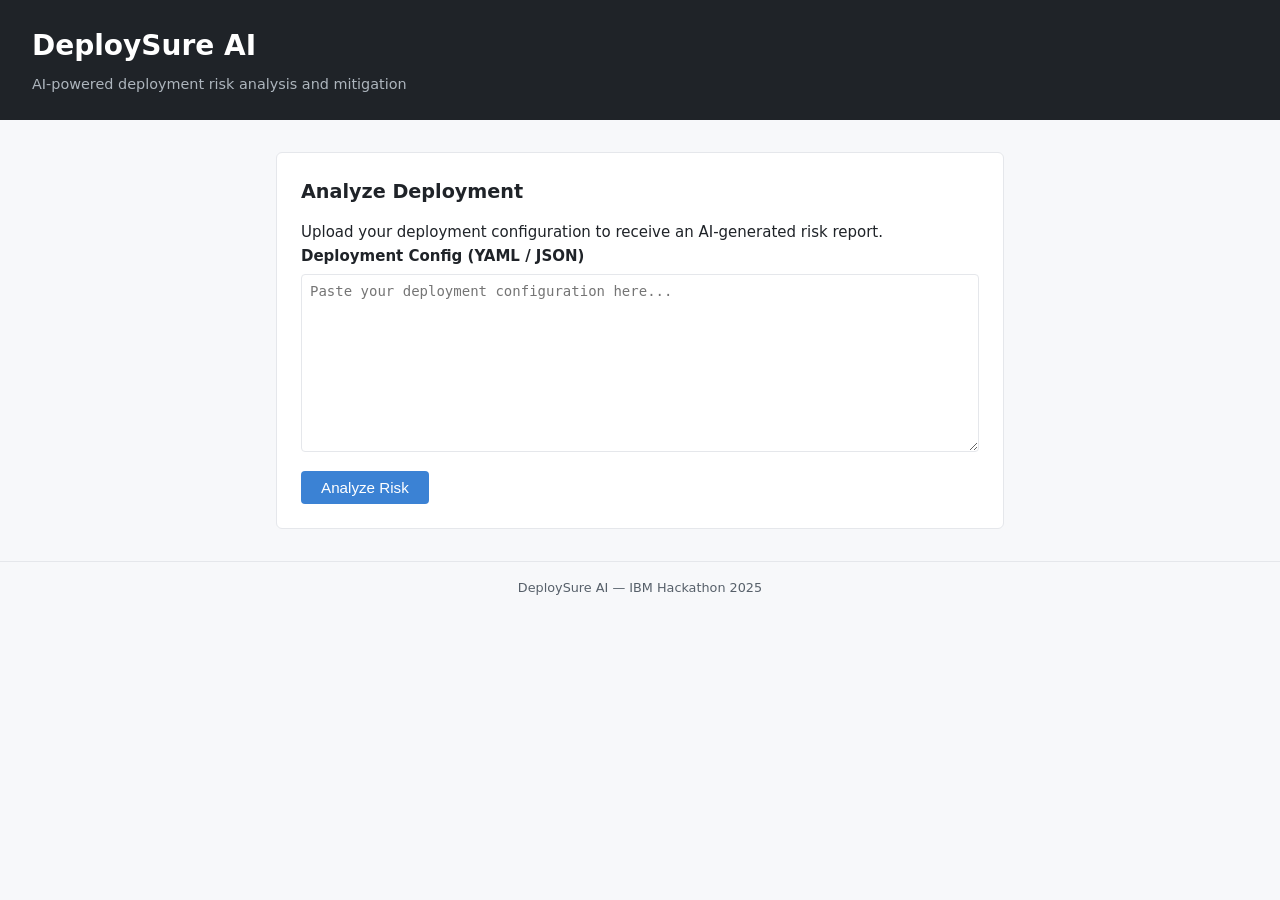
==== frontend/index.html @ 19313fa2 "Create DeploySure structure using IBM Bob" ====
<!DOCTYPE html>
<html lang="en">
<head>
  <meta charset="UTF-8" />
  <meta name="viewport" content="width=device-width, initial-scale=1.0" />
  <title>DeploySure AI</title>
  <link rel="stylesheet" href="styles.css" />
</head>
<body>
  <header>
    <h1>DeploySure AI</h1>
    <p class="tagline">AI-powered deployment risk analysis and mitigation</p>
  </header>

  <main>
    <section id="upload-section">
      <h2>Analyze Deployment</h2>
      <p>Upload your deployment configuration to receive an AI-generated risk report.</p>
      <form id="analyze-form">
        <label for="config-input">Deployment Config (YAML / JSON)</label>
        <textarea id="config-input" name="config" rows="10" placeholder="Paste your deployment configuration here..."></textarea>
        <button type="submit" id="analyze-btn">Analyze Risk</button>
      </form>
    </section>

    <section id="results-section" hidden>
      <h2>Risk Report</h2>
      <div id="report-output"></div>
    </section>
  </main>

  <footer>
    <p>DeploySure AI &mdash; IBM Hackathon 2025</p>
  </footer>

  <script src="app.js"></script>
</body>
</html>
---- frontend/styles.css ----
/* DeploySure AI – base styles */

*, *::before, *::after {
  box-sizing: border-box;
  margin: 0;
  padding: 0;
}

body {
  font-family: -apple-system, "Segoe UI", system-ui, sans-serif;
  font-size: 15px;
  line-height: 1.6;
  color: #1f2328;
  background: #f7f8fa;
}

header {
  background: #1f2328;
  color: #ffffff;
  padding: 1.5rem 2rem;
}

header h1 {
  font-size: 1.75rem;
  font-weight: 700;
}

header .tagline {
  font-size: 0.9rem;
  color: #adb5bd;
  margin-top: 0.25rem;
}

main {
  max-width: 760px;
  margin: 2rem auto;
  padding: 0 1rem;
}

section {
  background: #ffffff;
  border: 1px solid #e5e7eb;
  border-radius: 6px;
  padding: 1.5rem;
  margin-bottom: 1.5rem;
}

section h2 {
  font-size: 1.2rem;
  margin-bottom: 0.75rem;
  color: #1f2328;
}

label {
  display: block;
  font-weight: 600;
  margin-bottom: 0.4rem;
}

textarea {
  width: 100%;
  font-family: monospace;
  font-size: 0.875rem;
  border: 1px solid #e5e7eb;
  border-radius: 4px;
  padding: 0.5rem;
  resize: vertical;
}

button#analyze-btn {
  margin-top: 0.75rem;
  padding: 0.5rem 1.25rem;
  background: #3b82d4;
  color: #ffffff;
  border: none;
  border-radius: 4px;
  cursor: pointer;
  font-size: 0.95rem;
}

button#analyze-btn:hover {
  background: #2563aa;
}

footer {
  text-align: center;
  font-size: 0.8rem;
  color: #57606a;
  padding: 1rem;
  border-top: 1px solid #e5e7eb;
}
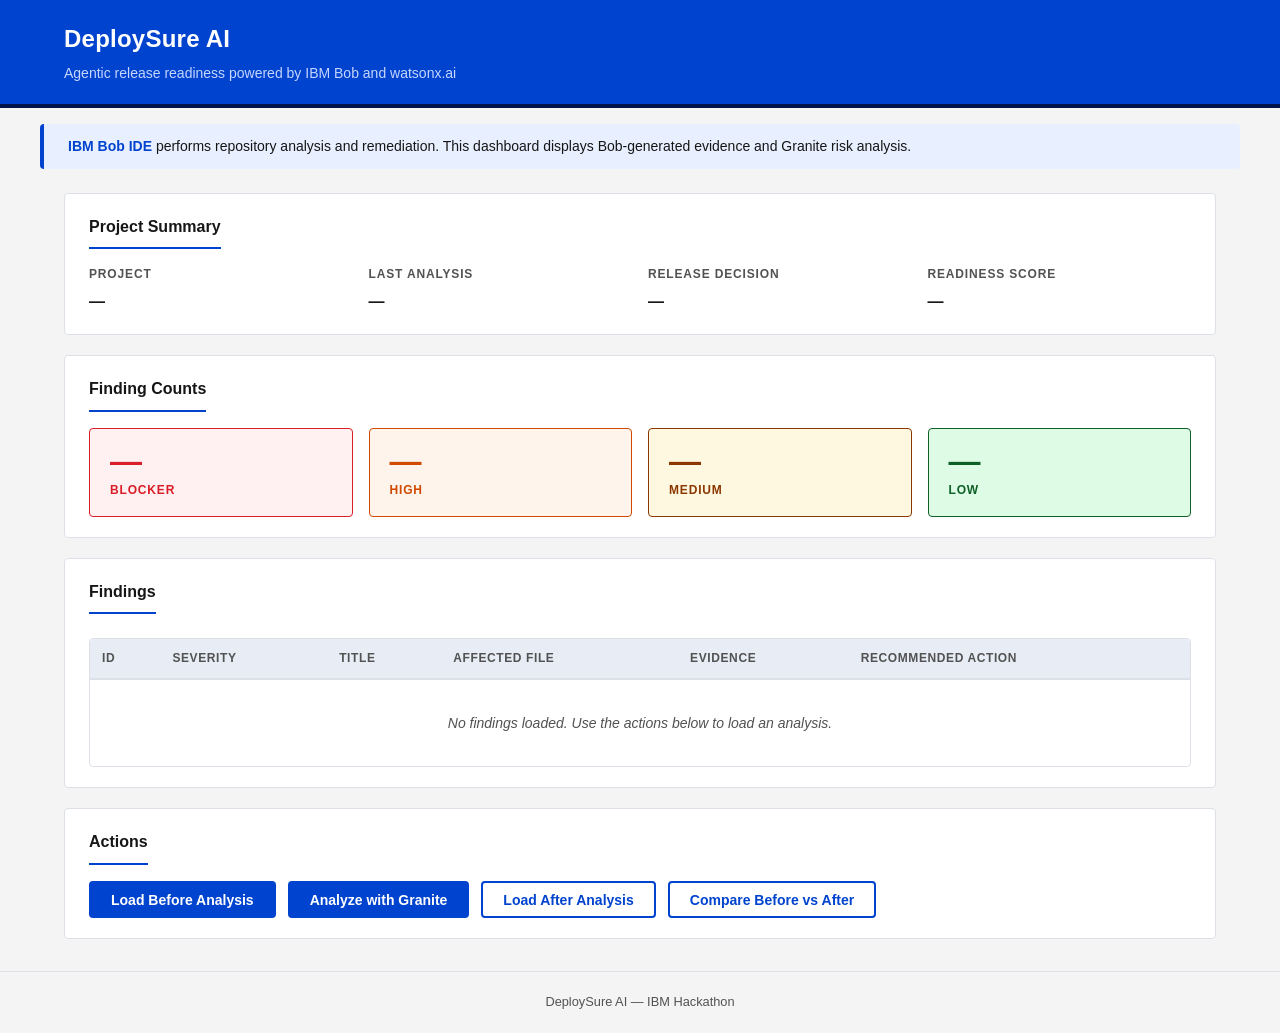
==== commit 372a2518: "Complete remediation and final validation" ====
--- a/frontend/index.html
+++ b/frontend/index.html
@@ -7,30 +7,173 @@
   <link rel="stylesheet" href="styles.css" />
 </head>
 <body>
+
+  <!-- ── Header ─────────────────────────────────────────────────────────── -->
   <header>
-    <h1>DeploySure AI</h1>
-    <p class="tagline">AI-powered deployment risk analysis and mitigation</p>
+    <div class="header-inner">
+      <h1>DeploySure AI</h1>
+      <p class="tagline">Agentic release readiness powered by IBM Bob and watsonx.ai</p>
+    </div>
   </header>
 
+  <!-- ── Product-boundary notice ─────────────────────────────────────────── -->
+  <div class="notice" role="note" aria-label="Product boundary notice">
+    <strong>IBM Bob IDE</strong> performs repository analysis and remediation.
+    This dashboard displays Bob-generated evidence and Granite risk analysis.
+  </div>
+
   <main>
-    <section id="upload-section">
-      <h2>Analyze Deployment</h2>
-      <p>Upload your deployment configuration to receive an AI-generated risk report.</p>
-      <form id="analyze-form">
-        <label for="config-input">Deployment Config (YAML / JSON)</label>
-        <textarea id="config-input" name="config" rows="10" placeholder="Paste your deployment configuration here..."></textarea>
-        <button type="submit" id="analyze-btn">Analyze Risk</button>
-      </form>
+
+    <!-- ── Project summary ───────────────────────────────────────────────── -->
+    <section id="summary-section" aria-labelledby="summary-heading">
+      <h2 id="summary-heading">Project Summary</h2>
+      <div class="summary-grid">
+        <div class="summary-item">
+          <span class="summary-label">Project</span>
+          <span class="summary-value" id="summary-project">—</span>
+        </div>
+        <div class="summary-item">
+          <span class="summary-label">Last Analysis</span>
+          <span class="summary-value" id="summary-time">—</span>
+        </div>
+        <div class="summary-item">
+          <span class="summary-label">Release Decision</span>
+          <span class="summary-value" id="summary-decision">—</span>
+        </div>
+        <div class="summary-item">
+          <span class="summary-label">Readiness Score</span>
+          <span class="summary-value" id="summary-score">—</span>
+        </div>
+      </div>
     </section>
 
-    <section id="results-section" hidden>
-      <h2>Risk Report</h2>
-      <div id="report-output"></div>
+    <!-- ── Finding cards ─────────────────────────────────────────────────── -->
+    <section id="counts-section" aria-labelledby="counts-heading">
+      <h2 id="counts-heading">Finding Counts</h2>
+      <div class="cards-grid">
+        <div class="card card--blocker">
+          <span class="card-count" id="count-blocker">—</span>
+          <span class="card-label">Blocker</span>
+        </div>
+        <div class="card card--high">
+          <span class="card-count" id="count-high">—</span>
+          <span class="card-label">High</span>
+        </div>
+        <div class="card card--medium">
+          <span class="card-count" id="count-medium">—</span>
+          <span class="card-label">Medium</span>
+        </div>
+        <div class="card card--low">
+          <span class="card-count" id="count-low">—</span>
+          <span class="card-label">Low</span>
+        </div>
+      </div>
     </section>
+
+    <!-- ── Findings table ────────────────────────────────────────────────── -->
+    <section id="findings-section" aria-labelledby="findings-heading">
+      <h2 id="findings-heading">Findings</h2>
+      <div id="findings-status" class="status-msg" hidden></div>
+      <div class="table-wrapper" role="region" aria-label="Findings table" tabindex="0">
+        <table id="findings-table" aria-labelledby="findings-heading">
+          <thead>
+            <tr>
+              <th scope="col">ID</th>
+              <th scope="col">Severity</th>
+              <th scope="col">Title</th>
+              <th scope="col">Affected File</th>
+              <th scope="col">Evidence</th>
+              <th scope="col">Recommended Action</th>
+            </tr>
+          </thead>
+          <tbody id="findings-tbody">
+            <tr id="findings-empty-row">
+              <td colspan="6" class="empty-state">No findings loaded. Use the actions below to load an analysis.</td>
+            </tr>
+          </tbody>
+        </table>
+      </div>
+    </section>
+
+    <!-- ── Actions ───────────────────────────────────────────────────────── -->
+    <section id="actions-section" aria-labelledby="actions-heading">
+      <h2 id="actions-heading">Actions</h2>
+      <div id="loading-indicator" class="loading" hidden aria-live="polite" aria-label="Loading">
+        <span class="spinner" aria-hidden="true"></span> Loading…
+      </div>
+      <div class="actions-row">
+        <button id="btn-load-before" class="btn btn--primary">Load Before Analysis</button>
+        <button id="btn-analyze" class="btn btn--primary">Analyze with Granite</button>
+        <button id="btn-load-after" class="btn btn--secondary">Load After Analysis</button>
+        <button id="btn-compare" class="btn btn--secondary">Compare Before vs After</button>
+      </div>
+      <div id="action-error" class="error-msg" hidden role="alert"></div>
+    </section>
+
+    <!-- ── Granite section ───────────────────────────────────────────────── -->
+    <section id="granite-section" aria-labelledby="granite-heading" hidden>
+      <h2 id="granite-heading">Granite Analysis</h2>
+      <div class="granite-grid">
+        <div class="granite-item">
+          <span class="granite-label">Executive Summary</span>
+          <p id="granite-summary" class="granite-value">—</p>
+        </div>
+        <div class="granite-item">
+          <span class="granite-label">Release Decision</span>
+          <span id="granite-decision" class="granite-value">—</span>
+        </div>
+        <div class="granite-item granite-item--full">
+          <span class="granite-label">Prioritized Findings</span>
+          <p id="granite-findings" class="granite-value granite-pre">—</p>
+        </div>
+        <div class="granite-item">
+          <span class="granite-label">Remediation Order</span>
+          <p id="granite-remediation" class="granite-value granite-pre">—</p>
+        </div>
+        <div class="granite-item">
+          <span class="granite-label">Confidence</span>
+          <span id="granite-confidence" class="granite-value">—</span>
+        </div>
+      </div>
+      <details class="raw-toggle">
+        <summary>Raw Granite response</summary>
+        <pre id="granite-raw"></pre>
+      </details>
+    </section>
+
+    <!-- ── Comparison section ────────────────────────────────────────────── -->
+    <section id="comparison-section" aria-labelledby="comparison-heading" hidden>
+      <h2 id="comparison-heading">Before vs After Comparison</h2>
+      <div class="comparison-grid">
+        <div class="comparison-col">
+          <h3>Before</h3>
+          <div class="comparison-stat"><span class="comparison-label">Readiness Score</span><span id="cmp-before-score" class="comparison-value">—</span></div>
+          <div class="comparison-stat"><span class="comparison-label">Decision</span><span id="cmp-before-decision" class="comparison-value">—</span></div>
+          <div class="comparison-stat"><span class="comparison-label">Blockers</span><span id="cmp-before-blocker" class="comparison-value">—</span></div>
+          <div class="comparison-stat"><span class="comparison-label">High</span><span id="cmp-before-high" class="comparison-value">—</span></div>
+          <div class="comparison-stat"><span class="comparison-label">Medium</span><span id="cmp-before-medium" class="comparison-value">—</span></div>
+          <div class="comparison-stat"><span class="comparison-label">Low</span><span id="cmp-before-low" class="comparison-value">—</span></div>
+          <div class="comparison-stat"><span class="comparison-label">High-risk Findings</span><span id="cmp-before-hrf" class="comparison-value">—</span></div>
+          <div class="comparison-stat"><span class="comparison-label">Test Coverage</span><span id="cmp-before-coverage" class="comparison-value">—</span></div>
+        </div>
+        <div class="comparison-col">
+          <h3>After</h3>
+          <div class="comparison-stat"><span class="comparison-label">Readiness Score</span><span id="cmp-after-score" class="comparison-value">—</span></div>
+          <div class="comparison-stat"><span class="comparison-label">Decision</span><span id="cmp-after-decision" class="comparison-value">—</span></div>
+          <div class="comparison-stat"><span class="comparison-label">Blockers</span><span id="cmp-after-blocker" class="comparison-value">—</span></div>
+          <div class="comparison-stat"><span class="comparison-label">High</span><span id="cmp-after-high" class="comparison-value">—</span></div>
+          <div class="comparison-stat"><span class="comparison-label">Medium</span><span id="cmp-after-medium" class="comparison-value">—</span></div>
+          <div class="comparison-stat"><span class="comparison-label">Low</span><span id="cmp-after-low" class="comparison-value">—</span></div>
+          <div class="comparison-stat"><span class="comparison-label">High-risk Findings</span><span id="cmp-after-hrf" class="comparison-value">—</span></div>
+          <div class="comparison-stat"><span class="comparison-label">Test Coverage</span><span id="cmp-after-coverage" class="comparison-value">—</span></div>
+        </div>
+      </div>
+    </section>
+
   </main>
 
   <footer>
-    <p>DeploySure AI &mdash; IBM Hackathon 2025</p>
+    <p>DeploySure AI &mdash; IBM Hackathon</p>
   </footer>
 
   <script src="app.js"></script>
--- a/frontend/styles.css
+++ b/frontend/styles.css
@@ -1,91 +1,527 @@
-/* DeploySure AI – base styles */
-
+/* DeploySure AI – dashboard styles
+   IBM-inspired: Arial, IBM Blue (#0043ce), black text, white/light-gray bg.
+   ------------------------------------------------------------------ */
+
+/* ── Reset & base ─────────────────────────────────────────────────── */
 *, *::before, *::after {
   box-sizing: border-box;
   margin: 0;
   padding: 0;
 }
 
+:root {
+  --ibm-blue:       #0043ce;
+  --ibm-blue-hover: #0035a8;
+  --ibm-blue-light: #e8f0ff;
+  --bg:             #f4f4f4;
+  --surface:        #ffffff;
+  --border:         #dde1e7;
+  --text:           #161616;
+  --text-muted:     #525252;
+  --sev-blocker:    #da1e28;
+  --sev-blocker-bg: #fff1f1;
+  --sev-high:       #d04a02;
+  --sev-high-bg:    #fff4ec;
+  --sev-medium:     #8a3800;
+  --sev-medium-bg:  #fff8e1;
+  --sev-low:        #0e6027;
+  --sev-low-bg:     #defbe6;
+  --radius:         4px;
+}
+
 body {
-  font-family: -apple-system, "Segoe UI", system-ui, sans-serif;
-  font-size: 15px;
+  font-family: Arial, "Helvetica Neue", Helvetica, sans-serif;
+  font-size: 14px;
   line-height: 1.6;
-  color: #1f2328;
-  background: #f7f8fa;
-}
-
+  color: var(--text);
+  background: var(--bg);
+}
+
+/* ── Header ───────────────────────────────────────────────────────── */
 header {
-  background: #1f2328;
+  background: var(--ibm-blue);
   color: #ffffff;
-  padding: 1.5rem 2rem;
+  padding: 0;
+  border-bottom: 4px solid #00144a;
+}
+
+.header-inner {
+  max-width: 1200px;
+  margin: 0 auto;
+  padding: 1.25rem 1.5rem;
 }
 
 header h1 {
-  font-size: 1.75rem;
-  font-weight: 700;
+  font-size: 1.5rem;
+  font-weight: 700;
+  letter-spacing: 0.01em;
+  color: #ffffff;
 }
 
 header .tagline {
-  font-size: 0.9rem;
-  color: #adb5bd;
-  margin-top: 0.25rem;
-}
-
+  font-size: 0.875rem;
+  color: #c6d6ff;
+  margin-top: 0.2rem;
+}
+
+/* ── Product-boundary notice ──────────────────────────────────────── */
+.notice {
+  max-width: 1200px;
+  margin: 1rem auto 0;
+  padding: 0.7rem 1.5rem;
+  background: var(--ibm-blue-light);
+  border-left: 4px solid var(--ibm-blue);
+  border-radius: var(--radius);
+  color: var(--text);
+  font-size: 0.875rem;
+}
+
+.notice strong {
+  color: var(--ibm-blue);
+}
+
+/* ── Main layout ─────────────────────────────────────────────────── */
 main {
-  max-width: 760px;
-  margin: 2rem auto;
-  padding: 0 1rem;
+  max-width: 1200px;
+  margin: 1.5rem auto 2rem;
+  padding: 0 1.5rem;
+  display: flex;
+  flex-direction: column;
+  gap: 1.25rem;
 }
 
 section {
-  background: #ffffff;
-  border: 1px solid #e5e7eb;
-  border-radius: 6px;
-  padding: 1.5rem;
-  margin-bottom: 1.5rem;
+  background: var(--surface);
+  border: 1px solid var(--border);
+  border-radius: var(--radius);
+  padding: 1.25rem 1.5rem;
 }
 
 section h2 {
-  font-size: 1.2rem;
+  font-size: 1rem;
+  font-weight: 700;
+  color: var(--text);
+  margin-bottom: 1rem;
+  padding-bottom: 0.5rem;
+  border-bottom: 2px solid var(--ibm-blue);
+  display: inline-block;
+}
+
+/* ── Project summary ─────────────────────────────────────────────── */
+.summary-grid {
+  display: grid;
+  grid-template-columns: repeat(auto-fit, minmax(180px, 1fr));
+  gap: 1rem;
+}
+
+.summary-item {
+  display: flex;
+  flex-direction: column;
+  gap: 0.25rem;
+}
+
+.summary-label {
+  font-size: 0.75rem;
+  font-weight: 700;
+  text-transform: uppercase;
+  letter-spacing: 0.07em;
+  color: var(--text-muted);
+}
+
+.summary-value {
+  font-size: 1rem;
+  font-weight: 600;
+  color: var(--text);
+}
+
+/* ── Finding cards ───────────────────────────────────────────────── */
+.cards-grid {
+  display: grid;
+  grid-template-columns: repeat(4, 1fr);
+  gap: 1rem;
+}
+
+@media (max-width: 640px) {
+  .cards-grid {
+    grid-template-columns: repeat(2, 1fr);
+  }
+}
+
+.card {
+  border-radius: var(--radius);
+  border: 1px solid var(--border);
+  padding: 1rem 1.25rem;
+  display: flex;
+  flex-direction: column;
+  align-items: flex-start;
+  gap: 0.25rem;
+}
+
+.card-count {
+  font-size: 2rem;
+  font-weight: 700;
+  line-height: 1;
+}
+
+.card-label {
+  font-size: 0.75rem;
+  font-weight: 700;
+  text-transform: uppercase;
+  letter-spacing: 0.07em;
+}
+
+.card--blocker {
+  background: var(--sev-blocker-bg);
+  border-color: var(--sev-blocker);
+}
+.card--blocker .card-count,
+.card--blocker .card-label { color: var(--sev-blocker); }
+
+.card--high {
+  background: var(--sev-high-bg);
+  border-color: var(--sev-high);
+}
+.card--high .card-count,
+.card--high .card-label { color: var(--sev-high); }
+
+.card--medium {
+  background: var(--sev-medium-bg);
+  border-color: var(--sev-medium);
+}
+.card--medium .card-count,
+.card--medium .card-label { color: var(--sev-medium); }
+
+.card--low {
+  background: var(--sev-low-bg);
+  border-color: var(--sev-low);
+}
+.card--low .card-count,
+.card--low .card-label { color: var(--sev-low); }
+
+/* ── Findings table ──────────────────────────────────────────────── */
+.table-wrapper {
+  overflow-x: auto;
+  margin-top: 0.5rem;
+  border: 1px solid var(--border);
+  border-radius: var(--radius);
+}
+
+table {
+  width: 100%;
+  border-collapse: collapse;
+  font-size: 0.875rem;
+}
+
+thead {
+  background: #e8edf5;
+}
+
+th {
+  text-align: left;
+  padding: 0.6rem 0.75rem;
+  font-weight: 700;
+  font-size: 0.75rem;
+  text-transform: uppercase;
+  letter-spacing: 0.05em;
+  color: var(--text-muted);
+  border-bottom: 2px solid var(--border);
+  white-space: nowrap;
+}
+
+td {
+  padding: 0.6rem 0.75rem;
+  vertical-align: top;
+  border-bottom: 1px solid var(--border);
+  color: var(--text);
+}
+
+tbody tr:last-child td {
+  border-bottom: none;
+}
+
+tbody tr:hover {
+  background: #f0f4ff;
+}
+
+/* ── Severity badges ─────────────────────────────────────────────── */
+.badge {
+  display: inline-block;
+  padding: 0.15em 0.55em;
+  border-radius: 3px;
+  font-size: 0.7rem;
+  font-weight: 700;
+  text-transform: uppercase;
+  letter-spacing: 0.06em;
+  white-space: nowrap;
+}
+
+.badge--blocker {
+  background: var(--sev-blocker-bg);
+  color: var(--sev-blocker);
+  border: 1px solid var(--sev-blocker);
+}
+.badge--high {
+  background: var(--sev-high-bg);
+  color: var(--sev-high);
+  border: 1px solid var(--sev-high);
+}
+.badge--medium {
+  background: var(--sev-medium-bg);
+  color: var(--sev-medium);
+  border: 1px solid var(--sev-medium);
+}
+.badge--low {
+  background: var(--sev-low-bg);
+  color: var(--sev-low);
+  border: 1px solid var(--sev-low);
+}
+.badge--unknown {
+  background: #f4f4f4;
+  color: var(--text-muted);
+  border: 1px solid var(--border);
+}
+
+/* ── Empty / status / error states ──────────────────────────────── */
+.empty-state {
+  text-align: center;
+  color: var(--text-muted);
+  font-style: italic;
+  padding: 2rem 1rem;
+}
+
+.status-msg {
+  font-size: 0.875rem;
+  color: var(--text-muted);
+  margin-bottom: 0.5rem;
+}
+
+.error-msg {
+  margin-top: 0.75rem;
+  padding: 0.65rem 1rem;
+  background: #fff1f1;
+  border: 1px solid var(--sev-blocker);
+  border-radius: var(--radius);
+  color: var(--sev-blocker);
+  font-size: 0.875rem;
+  font-weight: 600;
+}
+
+/* ── Loading spinner ─────────────────────────────────────────────── */
+.loading {
+  display: flex;
+  align-items: center;
+  gap: 0.5rem;
   margin-bottom: 0.75rem;
-  color: #1f2328;
-}
-
-label {
-  display: block;
+  color: var(--ibm-blue);
+  font-size: 0.875rem;
   font-weight: 600;
-  margin-bottom: 0.4rem;
-}
-
-textarea {
-  width: 100%;
-  font-family: monospace;
-  font-size: 0.875rem;
-  border: 1px solid #e5e7eb;
-  border-radius: 4px;
-  padding: 0.5rem;
-  resize: vertical;
-}
-
-button#analyze-btn {
-  margin-top: 0.75rem;
-  padding: 0.5rem 1.25rem;
-  background: #3b82d4;
+}
+
+.spinner {
+  width: 1rem;
+  height: 1rem;
+  border: 2px solid var(--ibm-blue-light);
+  border-top-color: var(--ibm-blue);
+  border-radius: 50%;
+  animation: spin 0.7s linear infinite;
+  display: inline-block;
+  flex-shrink: 0;
+}
+
+@keyframes spin {
+  to { transform: rotate(360deg); }
+}
+
+/* ── Buttons ─────────────────────────────────────────────────────── */
+.actions-row {
+  display: flex;
+  flex-wrap: wrap;
+  gap: 0.75rem;
+}
+
+.btn {
+  display: inline-flex;
+  align-items: center;
+  justify-content: center;
+  padding: 0.55rem 1.25rem;
+  font-family: Arial, "Helvetica Neue", Helvetica, sans-serif;
+  font-size: 0.875rem;
+  font-weight: 700;
+  border-radius: var(--radius);
+  cursor: pointer;
+  border: 2px solid transparent;
+  transition: background 0.15s, border-color 0.15s, color 0.15s;
+  white-space: nowrap;
+}
+
+.btn:focus-visible {
+  outline: 3px solid var(--ibm-blue);
+  outline-offset: 2px;
+}
+
+.btn--primary {
+  background: var(--ibm-blue);
   color: #ffffff;
-  border: none;
-  border-radius: 4px;
+  border-color: var(--ibm-blue);
+}
+.btn--primary:hover:not(:disabled) {
+  background: var(--ibm-blue-hover);
+  border-color: var(--ibm-blue-hover);
+}
+
+.btn--secondary {
+  background: var(--surface);
+  color: var(--ibm-blue);
+  border-color: var(--ibm-blue);
+}
+.btn--secondary:hover:not(:disabled) {
+  background: var(--ibm-blue-light);
+}
+
+.btn:disabled {
+  opacity: 0.4;
+  cursor: not-allowed;
+}
+
+/* ── Granite section ─────────────────────────────────────────────── */
+.granite-grid {
+  display: grid;
+  grid-template-columns: 1fr 1fr;
+  gap: 1rem;
+}
+
+@media (max-width: 640px) {
+  .granite-grid {
+    grid-template-columns: 1fr;
+  }
+}
+
+.granite-item--full {
+  grid-column: 1 / -1;
+}
+
+.granite-item {
+  display: flex;
+  flex-direction: column;
+  gap: 0.3rem;
+  padding: 0.75rem;
+  background: #f8f9fc;
+  border: 1px solid var(--border);
+  border-radius: var(--radius);
+}
+
+.granite-label {
+  font-size: 0.7rem;
+  font-weight: 700;
+  text-transform: uppercase;
+  letter-spacing: 0.07em;
+  color: var(--text-muted);
+}
+
+.granite-value {
+  font-size: 0.875rem;
+  color: var(--text);
+}
+
+.granite-pre {
+  white-space: pre-wrap;
+  word-break: break-word;
+  font-family: Arial, sans-serif;
+}
+
+.raw-toggle {
+  margin-top: 1rem;
+  font-size: 0.8rem;
+  color: var(--text-muted);
+}
+
+.raw-toggle summary {
   cursor: pointer;
-  font-size: 0.95rem;
-}
-
-button#analyze-btn:hover {
-  background: #2563aa;
-}
-
+  font-weight: 600;
+  color: var(--ibm-blue);
+  padding: 0.25rem 0;
+}
+
+.raw-toggle pre {
+  margin-top: 0.5rem;
+  padding: 0.75rem;
+  background: #f4f4f4;
+  border: 1px solid var(--border);
+  border-radius: var(--radius);
+  font-size: 0.75rem;
+  font-family: "Courier New", Courier, monospace;
+  white-space: pre-wrap;
+  word-break: break-all;
+  max-height: 20rem;
+  overflow-y: auto;
+  color: var(--text);
+}
+
+/* ── Comparison section ──────────────────────────────────────────── */
+.comparison-grid {
+  display: grid;
+  grid-template-columns: 1fr 1fr;
+  gap: 1.25rem;
+}
+
+@media (max-width: 640px) {
+  .comparison-grid {
+    grid-template-columns: 1fr;
+  }
+}
+
+.comparison-col {
+  border: 1px solid var(--border);
+  border-radius: var(--radius);
+  padding: 1rem;
+}
+
+.comparison-col h3 {
+  font-size: 0.875rem;
+  font-weight: 700;
+  text-transform: uppercase;
+  letter-spacing: 0.07em;
+  color: var(--ibm-blue);
+  margin-bottom: 0.75rem;
+  padding-bottom: 0.4rem;
+  border-bottom: 1px solid var(--border);
+}
+
+.comparison-stat {
+  display: flex;
+  justify-content: space-between;
+  align-items: baseline;
+  padding: 0.3rem 0;
+  border-bottom: 1px solid #f0f0f0;
+  font-size: 0.875rem;
+}
+
+.comparison-stat:last-child {
+  border-bottom: none;
+}
+
+.comparison-label {
+  color: var(--text-muted);
+  font-weight: 600;
+  font-size: 0.8rem;
+}
+
+.comparison-value {
+  font-weight: 700;
+  color: var(--text);
+}
+
+/* ── Footer ──────────────────────────────────────────────────────── */
 footer {
   text-align: center;
   font-size: 0.8rem;
-  color: #57606a;
-  padding: 1rem;
-  border-top: 1px solid #e5e7eb;
-}
+  color: var(--text-muted);
+  padding: 1.25rem 1rem;
+  border-top: 1px solid var(--border);
+  margin-top: 0.5rem;
+}
+
+/* ── Utility ─────────────────────────────────────────────────────── */
+[hidden] {
+  display: none !important;
+}
